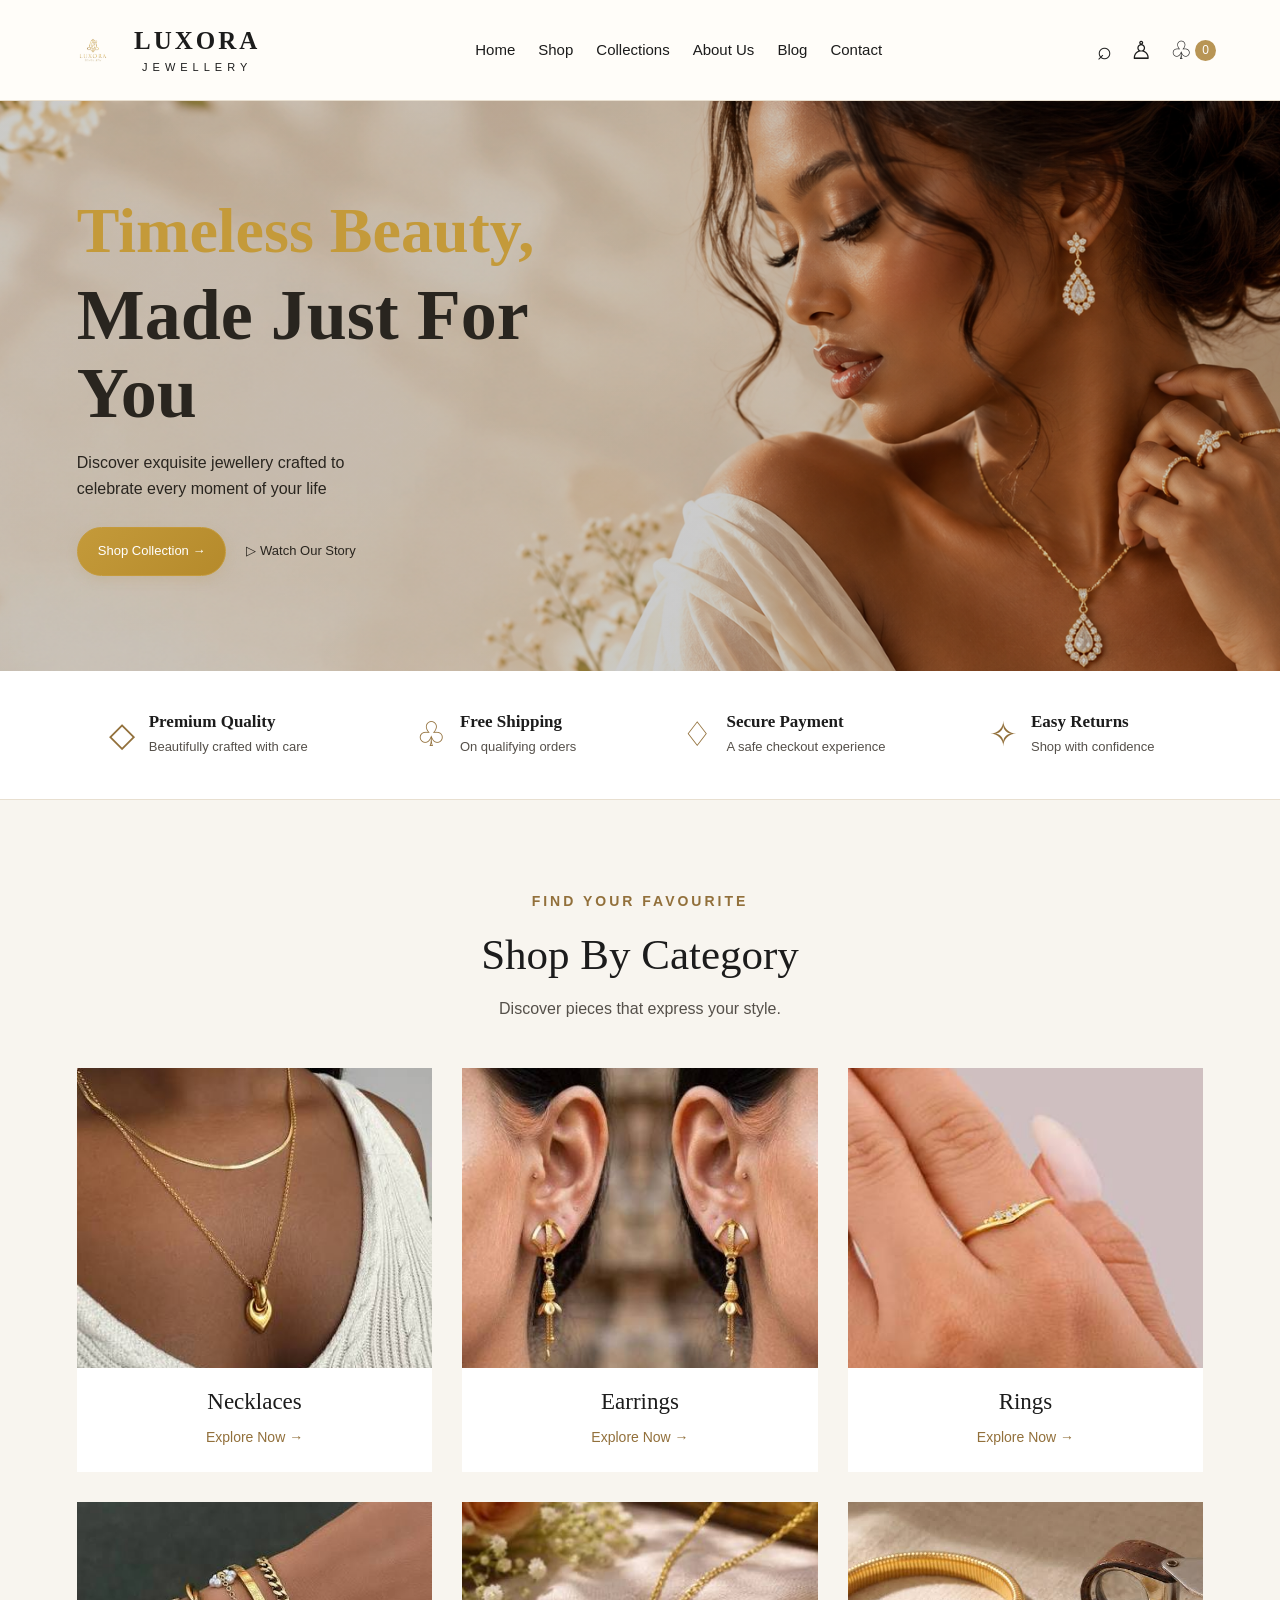
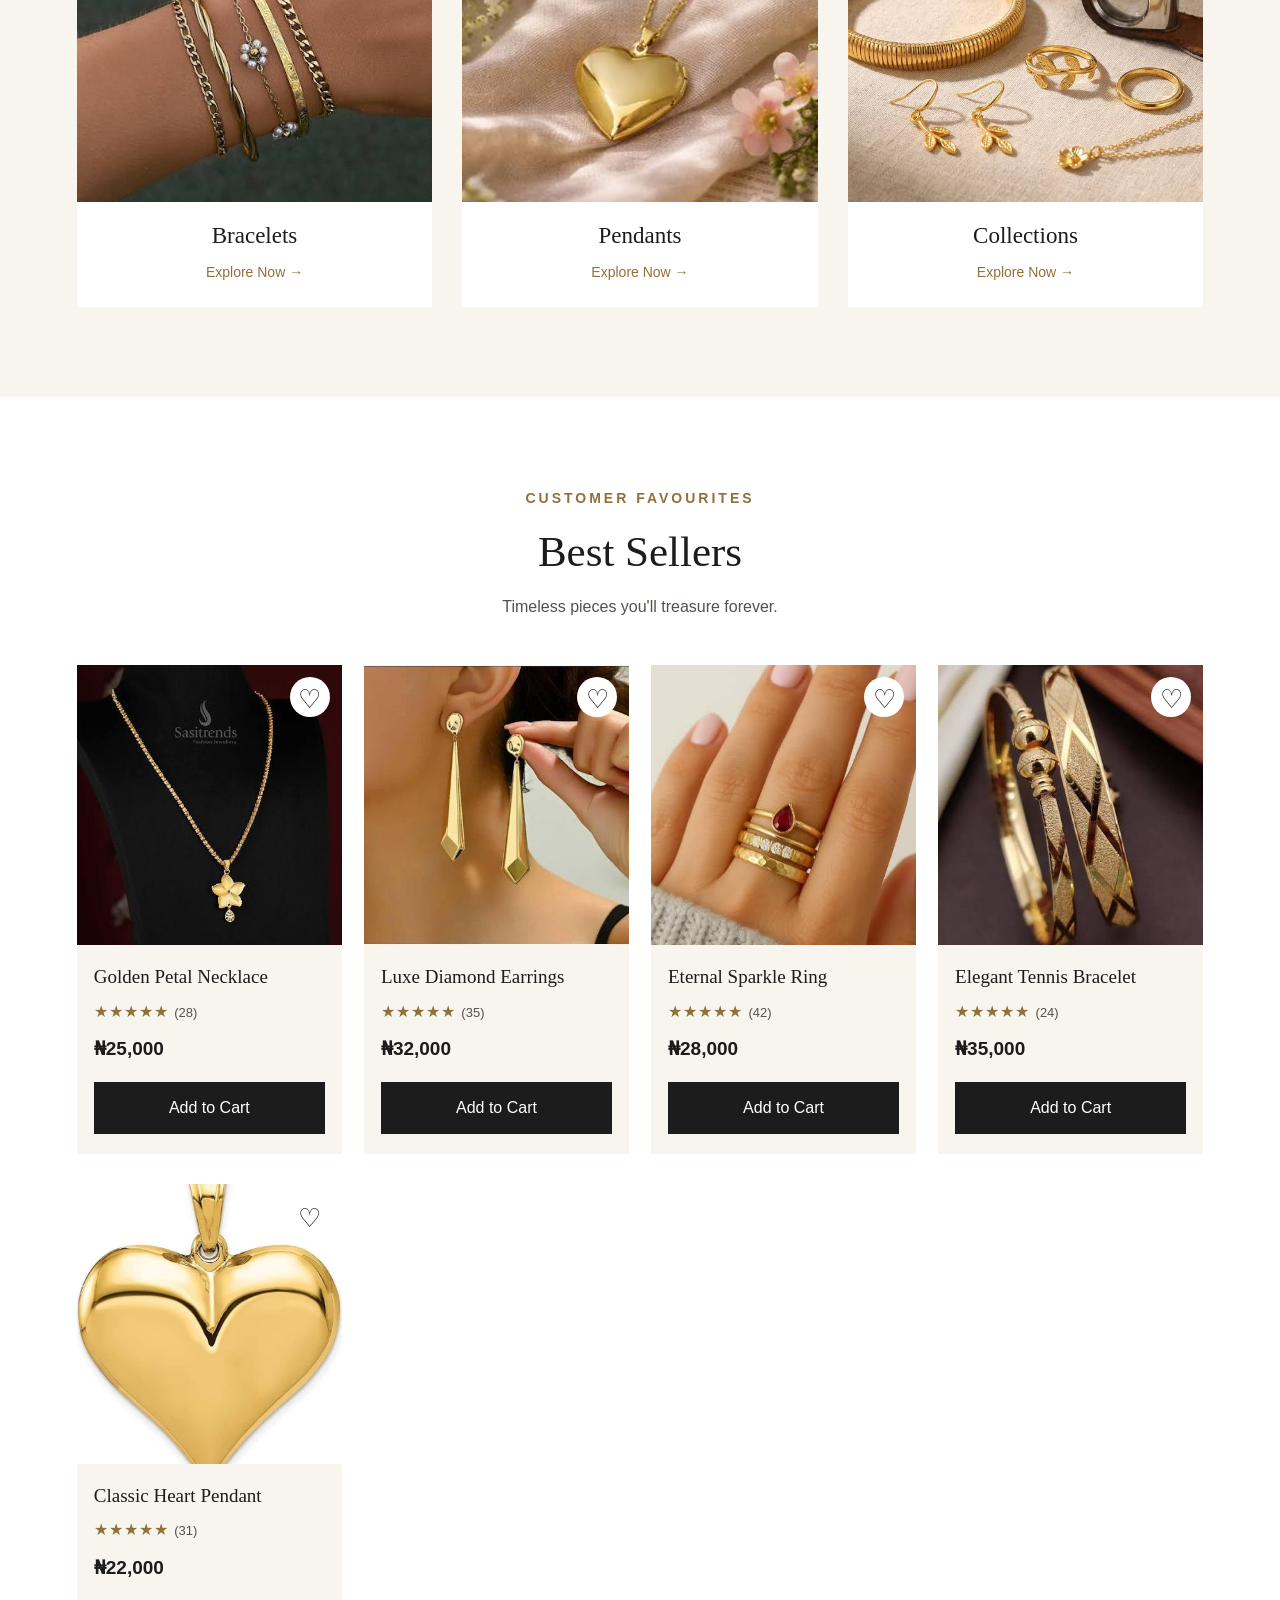
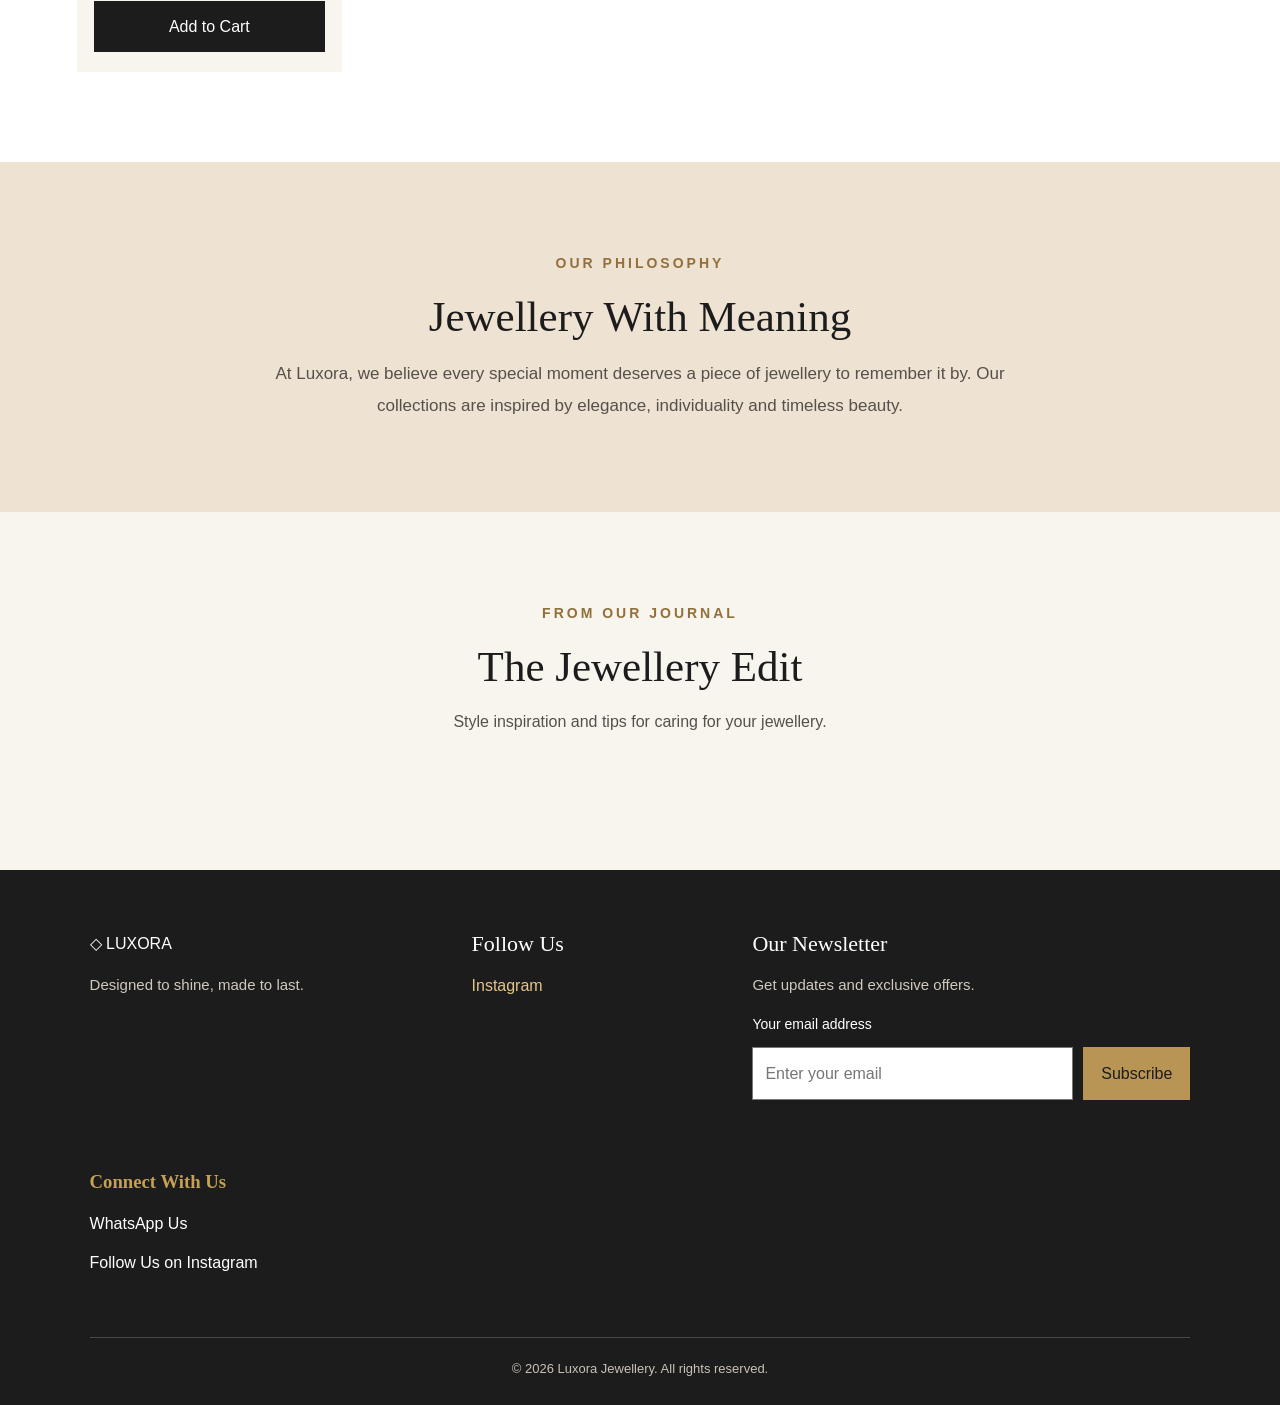
==== index.html @ cdde71e8 "I worked on the home page" ====
<!DOCTYPE html>
<html lang="en">
<head>
  <meta charset="UTF-8">
  <meta name="viewport" content="width=device-width, initial-scale=1.0">

  <meta
    name="description"
    content="Discover timeless jewellery, elegant necklaces, rings, earrings and bracelets at Luxora Jewellery."
  >

  <title>Luxora Jewellery | Timeless Beauty</title>

  <link rel="stylesheet" href="index.css">
  
</head>

<body>

  <header class="site-header">

    <nav class="navbar">
        <a href="#home" class="logo"><img
       src="image-folder/2-removebg-preview.png"
       alt="Luxora Jewellery logo">
     <span>
        <span class="logo-name">LUXORA</span>
        <small>JEWELLERY</small></span>
     </a>

      <button
        class="menu-toggle"
        aria-label="Open navigation menu"
        aria-expanded="false"
        aria-controls="nav-links"
      >
        ☰
      </button>

      <ul class="nav-links" id="nav-links">
        <li><a href="#home">Home</a></li>
        <li><a href="#shop">Shop</a></li>
        <li><a href="#categories">Collections</a></li>
        <li><a href="#about">About Us</a></li>
        <li><a href="#blog">Blog</a></li>
        <li><a href="#contact">Contact</a></li>
      </ul>

      <div class="nav-actions">
        <button type="button" aria-label="Search">⌕</button>
        <a href="#contact" aria-label="My account">♙</a>
        <button type="button" aria-label="Shopping cart">
          ♧ <span class="cart-count">0</span>
        </button>
      </div>

    </nav>
  </header>


  <main>

    <!-- 2. HERO SECTION -->
    <section class="hero" id="home">

       <div class="content">
        <i>Timeless Beauty,</i>
        <h1>Made Just For You</h1>
        <p>Discover exquisite jewellery crafted to celebrate every moment of your life</p>
    
        <div class="hero-buttons">
          <a href="#shop" class="btn btn-primary">
            Shop Collection →
          </a>

          <a href="#about" class="story-link">
            ▷ Watch Our Story
          </a>
        </div>
      </div>

      

    </section>


    
    <section class="benefits" aria-label="Shopping benefits">

      <article class="benefit">
        <span class="benefit-icon">◇</span>
        <div>
          <h3>Premium Quality</h3>
          <p>Beautifully crafted with care</p>
        </div>
      </article>

      <article class="benefit">
        <span class="benefit-icon">♧</span>
        <div>
          <h3>Free Shipping</h3>
          <p>On qualifying orders</p>
        </div>
      </article>

      <article class="benefit">
        <span class="benefit-icon">♢</span>
        <div>
          <h3>Secure Payment</h3>
          <p>A safe checkout experience</p>
        </div>
      </article>

      <article class="benefit">
        <span class="benefit-icon">✧</span>
        <div>
          <h3>Easy Returns</h3>
          <p>Shop with confidence</p>
        </div>
      </article>

    </section>


    <!-- 4. SHOP BY CATEGORY -->
    <section class="categories section-padding" id="categories">

      <div class="section-heading">
        <p class="eyebrow">Find Your Favourite</p>
        <h2>Shop By Category</h2>
        <p>Discover pieces that express your style.</p>
      </div>

      <div class="category-grid">

        <a href="#shop" class="category-card">
          <img src="image-folder/3.jpg" alt="Gold necklace">
          <h3>Necklaces</h3>
          <span>Explore Now →</span>
        </a>

        <a href="#shop" class="category-card">
          <img src="image-folder/4.jpg" alt="Elegant gold earrings">
          <h3>Earrings</h3>
          <span>Explore Now →</span>
        </a>

        <a href="#shop" class="category-card">
          <img src="image-folder/5.jpg" alt="Gold jewellery ring">
          <h3>Rings</h3>
          <span>Explore Now →</span>
        </a>

        <a href="#shop" class="category-card">
          <img src="image-folder/j7.jpg" alt="Gold bracelet">
          <h3>Bracelets</h3>
          <span>Explore Now →</span>
        </a>

        <a href="#shop" class="category-card">
          <img src="image-folder/7.jpg" alt="Heart-shaped gold pendant">
          <h3>Pendants</h3>
          <span>Explore Now →</span>
        </a>

        <a href="#shop" class="category-card">
          <img src="image-folder/8.jpg" alt="Gold jewellery collection">
          <h3>Collections</h3>
          <span>Explore Now →</span>
        </a>

      </div>

    </section>


    <!-- 5. BEST-SELLING PRODUCTS -->
    <section class="products section-padding" id="shop">

      <div class="section-heading">
        <p class="eyebrow">Customer Favourites</p>
        <h2>Best Sellers</h2>
        <p>Timeless pieces you'll treasure forever.</p>
      </div>

      <div class="product-grid">

        <article class="product-card">
          <button
            class="wishlist-btn"
            type="button"
            aria-label="Add Golden Petal Necklace to wishlist"
            aria-pressed="false"
          >♡</button>

          <img src="image-folder/6.jpg"
               alt="Golden Petal Necklace">

          <div class="product-info">
            <h3>Golden Petal Necklace</h3>
            <p class="rating">★★★★★ <span>(28)</span></p>
            <p class="price">₦25,000</p>
            <button class="add-to-cart" type="button"
                    data-product="Golden Petal Necklace"
                    data-price="25000">
              Add to Cart
            </button>
          </div>
        </article>


        <article class="product-card">
          <button class="wishlist-btn" type="button"
                  aria-label="Add Luxe Diamond Earrings to wishlist"
                  aria-pressed="false">♡</button>

          <img src="image-folder/j4.jpg"
               alt="Luxe Diamond Earrings">

          <div class="product-info">
            <h3>Luxe Diamond Earrings</h3>
            <p class="rating">★★★★★ <span>(35)</span></p>
            <p class="price">₦32,000</p>
            <button class="add-to-cart" type="button"
                    data-product="Luxe Diamond Earrings"
                    data-price="32000">
              Add to Cart
            </button>
          </div>
        </article>


        <article class="product-card">
          <button class="wishlist-btn" type="button"
                  aria-label="Add Eternal Sparkle Ring to wishlist"
                  aria-pressed="false">♡</button>

          <img src="image-folder/j5.jpg"
               alt="Eternal Sparkle Ring">

          <div class="product-info">
            <h3>Eternal Sparkle Ring</h3>
            <p class="rating">★★★★★ <span>(42)</span></p>
            <p class="price">₦28,000</p>
            <button class="add-to-cart" type="button"
                    data-product="Eternal Sparkle Ring"
                    data-price="28000">
              Add to Cart
            </button>
          </div>
        </article>


        <article class="product-card">
          <button class="wishlist-btn" type="button"
                  aria-label="Add Elegant Tennis Bracelet to wishlist"
                  aria-pressed="false">♡</button>

          <img src="image-folder/j9.jpg"
               alt="Elegant Tennis Bracelet">

          <div class="product-info">
            <h3>Elegant Tennis Bracelet</h3>
            <p class="rating">★★★★★ <span>(24)</span></p>
            <p class="price">₦35,000</p>
            <button class="add-to-cart" type="button"
                    data-product="Elegant Tennis Bracelet"
                    data-price="35000">
              Add to Cart
            </button>
          </div>
        </article>


        <article class="product-card">
          <button class="wishlist-btn" type="button"
                  aria-label="Add Classic Heart Pendant to wishlist"
                  aria-pressed="false">♡</button>

          <img src="image-folder/9.webp"
               alt="Classic Heart Pendant">

          <div class="product-info">
            <h3>Classic Heart Pendant</h3>
            <p class="rating">★★★★★ <span>(31)</span></p>
            <p class="price">₦22,000</p>
            <button class="add-to-cart" type="button"
                    data-product="Classic Heart Pendant"
                    data-price="22000">
              Add to Cart
            </button>
          </div>
        </article>

      </div>

    </section>


    <!-- 6. ABOUT THE BRAND -->
    <section class="about section-padding" id="about">
      <div class="section-heading">
        <p class="eyebrow">Our Philosophy</p>
        <h2>Jewellery With Meaning</h2>
        <p>
          At Luxora, we believe every special moment deserves
          a piece of jewellery to remember it by.
          Our collections are inspired by elegance,
          individuality and timeless beauty.
        </p>
      </div>
    </section>


    <!-- 7. BLOG PLACEHOLDER -->
    <section class="blog section-padding" id="blog">
      <div class="section-heading">
        <p class="eyebrow">From Our Journal</p>
        <h2>The Jewellery Edit</h2>
        <p>Style inspiration and tips for caring for your jewellery.</p>
      </div>
    </section>

  </main>


  <!-- 8. FOOTER -->
  <footer class="site-footer" id="contact">

    <div class="footer-brand">
      <a href="#home" class="logo">◇ LUXORA</a>
      <p>Designed to shine, made to last.</p>
    </div>

    <div class="footer-social">
      <h3>Follow Us</h3>
      <a href="https://www.instagram.com/" target="_blank"
         rel="noopener noreferrer">Instagram</a>
    </div>

    <div class="newsletter">
      <h3>Our Newsletter</h3>
      <p>Get updates and exclusive offers.</p>

      <form class="newsletter-form">
        <label for="newsletter-email">Your email address</label>
        <input
          type="email"
          id="newsletter-email"
          placeholder="Enter your email"
          required
        >
        <button type="submit">Subscribe</button>
      </form>
    </div>
    
<!-- Luxora Jewellery Contact Details -->
<div class="luxora-contact">
  <h3>Connect With Us</h3>

  <a
    href="https://wa.me/2348124339997"
    target="_blank"
    rel="noopener noreferrer"
  >
    WhatsApp Us
  </a>

  <a
    href="https://www.instagram.com/xieenah123/"
    target="_blank"
    rel="noopener noreferrer"
  >
    Follow Us on Instagram
  </a>
</div>


    <p class="copyright">
      © 2026 Luxora Jewellery. All rights reserved.
    </p>

  </footer>


  <script src="index.js" defer></script>

</body>
</html>
---- index.css ----
* {
  margin: 0;
  padding: 0;
  box-sizing: border-box;
}
:root {
  --cream: #f8f5ef;
  --gold: #b89555;
  --gold-dark: #92703b;
  --black: #1c1c1c;
  --white: #ffffff;
  --text: #55504a;
  --border: #e8dfd0;
}



html {
  scroll-behavior: smooth;
  scroll-padding-top: 110px;
}

body {
  font-family: Arial, sans-serif;
  background: var(--cream);
  color: var(--black);
  line-height: 1.7;
  font-size: 16px;
}

img {
  display: block;
  max-width: 100%;
  height: auto;
}

a {
  color: inherit;
  text-decoration: none;
}

button,
input {
  font: inherit;
}

button {
  cursor: pointer;
}

h1,
h2,
h3 {
  font-family: Georgia, "Times New Roman", serif;
  line-height: 1.25;
}

section {
  padding: 85px 6%;
}

.section-padding {
  padding: 90px 6%;
}

.eyebrow {
  color: var(--gold-dark);
  font-size: 14px;
  font-weight: bold;
  letter-spacing: 3px;
  text-transform: uppercase;
  margin-bottom: 14px;
}

.section-heading {
  max-width: 720px;
  margin: 0 auto 45px;
  text-align: center;
}

.section-heading h2 {
  font-size: clamp(30px, 4vw, 43px);
  font-weight: normal;
  margin-bottom: 14px;
}

.section-heading > p:last-child {
  color: var(--text);
  font-size: 16px;
}




.site-header {
  position: sticky;
  top: 0;
  z-index: 1000;
  background: #fffdf9;
  border-bottom: 1px solid var(--border);
}

.navbar {
  max-width: 1500px;
  min-height: 100px;
  margin: 0 auto;
  padding: 15px 5%;
  display: flex;
  align-items: center;
  justify-content: space-between;
  gap: 24px;
}

.logo {
  display: flex;
  align-items: center;
  gap: 12px;
  flex-shrink: 0;
}

.logo img {
  width: 58px;
  height: 58px;
  object-fit: contain;
}

.logo > span {
  display: flex;
  flex-direction: column;
  align-items: center;
  line-height: 1.2;
}

.logo-name {
  font-family: Georgia, serif;
  font-size: 25px;
  font-weight: bold;
  letter-spacing: 3px;
}

.logo small {
  margin-top: 5px;
  font-family: Arial, sans-serif;
  font-size: 11px;
  letter-spacing: 5px;
}

.nav-links {
  display: flex;
  align-items: center;
  justify-content: center;
  gap: 23px;
  list-style: none;
}

.nav-links a {
  display: inline-block;
  padding: 10px 0;
  font-size: 15px;
  transition: color 0.25s ease;
}

.nav-links a:hover,
.nav-links a:focus-visible {
  color: var(--gold-dark);
}

.nav-actions {
  display: flex;
  align-items: center;
  gap: 18px;
  flex-shrink: 0;
}

.nav-actions button,
.nav-actions a {
  position: relative;
  display: inline-flex;
  align-items: center;
  justify-content: center;
  background: none;
  border: none;
  font-size: 25px;
  color: var(--black);
}

.nav-actions button:hover,
.nav-actions a:hover {
  color: var(--gold-dark);
}

.cart-count {
  display: inline-flex;
  align-items: center;
  justify-content: center;
  min-width: 21px;
  height: 21px;
  padding: 0 5px;
  border-radius: 50%;
  background: var(--gold);
  color: white;
  font-size: 12px;
  margin-left: 3px;
}

.menu-toggle {
  display: none;
  border: none;
  background: none;
  font-size: 30px;
  color: var(--black);
}




.hero {
  min-height: 570px;
  /* padding: 65px 7%; */
  display: grid;
  grid-template-columns: 1fr 1fr;
  align-items: center;
  gap: 55px;
  background:  linear-gradient(rgba(0,0,0, 0.2),rgba(0,0,0,0.2)),url("image-folder/m3.png") no-repeat center center  / cover fixed; 
}
.content{
    width: 100%;
    max-width: 570px;
    min-width: 0;
}


.content i{
    display: block;
    font-size: clamp(36px, 5vw, 70px);
    font-family: "Playfair Display", serif;
    font-style: normal;
    font-weight: bold;
    color: #C49A3A;
    line-height: 1.1;
    margin-bottom: 10px;
    overflow-wrap: break-word;
}
.content h1 {
  font-size: clamp(38px, 6vw, 72px);
  font-family: "Playfair Display", Georgia, serif;
  line-height: 1.08;
  color: #29251F;
  max-width: 500px;
  overflow-wrap: break-word;
}
.content p {
  font-size: 16px;
  margin: 18px 0 25px;
  max-width: 300px;
  line-height: 1.6;
  color: #29251F;
}


.hero-buttons {
  display: flex;
  align-items: center;
  flex-wrap: wrap;
  gap: 20px;
  margin-top: 26px;
}

.btn {
  display: inline-flex;
  align-items: center;
  justify-content: center;
  gap: 10px;
  min-height: 46px;
  padding: 12px 20px;
  border-radius: 30px;
  font-size: 13px;
  font-weight: 500;
  text-decoration: none;
  transition: all 0.3s ease;
}

.btn-primary {
  background: linear-gradient(135deg, #c49a3a, #b58a2b);
  color: #ffffff;
  border: 1px solid #c49a3a;
  box-shadow: 0 4px 12px rgba(184, 149, 85, 0.18);
}

.btn-primary:hover {
  background: #29251f;
  border-color: #29251f;
  color: #ffffff;
  transform: translateY(-2px);
  box-shadow: 0 6px 16px rgba(0, 0, 0, 0.12);
}
.story-link {
  display: inline-flex;
  align-items: center;
  justify-content: center;
  gap: 9px;
  min-height: 44px;
  padding: 8px 0;
  background: transparent;
  color: #29251f;
  border: none;
  font-size: 13px;
  font-weight: 500;
  text-decoration: none;
  transition: color 0.3s ease;
}

.story-link:hover {
  color: #b58a2b;
}

.story-link:focus-visible,
.btn:focus-visible {
  outline: 2px solid #b58a2b;
  outline-offset: 4px;
}

.hero-image {
  width: 100%;
  height: 450px;
  overflow: hidden;
}

.hero-image img {
  width: 100%;
  height: 100%;
  object-fit: cover;
  object-position: center;
}



.benefits {
  display: grid;
  grid-template-columns: repeat(4, minmax(0, 1fr));
  gap: 25px;
  padding: 35px 6%;
  background: var(--white);
  border-bottom: 1px solid var(--border);
}

.benefit {
  display: flex;
  align-items: center;
  justify-content: center;
  gap: 14px;
}

.benefit-icon {
  color: var(--gold-dark);
  font-size: 34px;
  flex-shrink: 0;
}

.benefit h3 {
  font-size: 17px;
  margin-bottom: 4px;
}

.benefit p {
  color: var(--text);
  font-size: 13px;
}



.categories {
  background: var(--cream);
}

.category-grid {
  display: grid;
  grid-template-columns: repeat(3, minmax(0, 1fr));
  gap: 30px;
}

.category-card {
  display: block;
  text-align: center;
  background: var(--white);
  padding-bottom: 22px;
  overflow: hidden;
}

.category-card img {
  width: 100%;
  height: 300px;
  object-fit: cover;
  transition: transform 0.4s ease;
}

.category-card:hover img {
  transform: scale(1.04);
}

.category-card h3 {
  font-size: 23px;
  font-weight: normal;
  margin: 20px 0 7px;
}

.category-card > span {
  color: var(--gold-dark);
  font-size: 14px;
}




.products {
  background: var(--white);
}

.product-grid {
  display: grid;
  grid-template-columns: repeat(4, minmax(0, 1fr));
  gap: 30px 22px;
}

.product-card {
  position: relative;
  min-width: 0;
  background: var(--cream);
  overflow: hidden;
}

.product-card > img {
  width: 100%;
  height: 280px;
  object-fit: cover;
}

.wishlist-btn {
  position: absolute;
  top: 12px;
  right: 12px;
  z-index: 1;
  width: 40px;
  height: 40px;
  border: none;
  border-radius: 50%;
  background: var(--white);
  color: var(--black);
  font-size: 26px;
}

.wishlist-btn:hover,
.wishlist-btn[aria-pressed="true"] {
  color: var(--gold-dark);
}

.product-info {
  padding: 20px 17px;
}

.product-info h3 {
  font-size: 19px;
  font-weight: normal;
  margin-bottom: 9px;
}

.rating {
  color: var(--gold-dark);
  font-size: 16px;
  letter-spacing: 1px;
}

.rating span {
  color: var(--text);
  font-size: 13px;
  letter-spacing: 0;
}

.price {
  margin: 8px 0 17px;
  font-size: 19px;
  font-weight: bold;
}

.add-to-cart {
  width: 100%;
  min-height: 46px;
  padding: 11px;
  background: var(--black);
  color: var(--white);
  border: 1px solid var(--black);
  transition: background 0.25s ease;
}

.add-to-cart:hover {
  background: var(--gold-dark);
  border-color: var(--gold-dark);
}




.about {
  background: #eee3d3;
}

.about .section-heading {
  max-width: 780px;
  margin-bottom: 0;
}

.about .section-heading > p:last-child {
  font-size: 17px;
  line-height: 1.9;
}




.blog {
  background: var(--cream);
  min-height: 260px;
}




.site-footer {
  display: grid;
  grid-template-columns: 1fr 0.7fr 1.3fr;
  gap: 45px;
  padding: 60px 7% 25px;
  background: var(--black);
  color: var(--white);
}

.footer-brand .logo {
  display: inline-flex;
  color: var(--white);
  margin-bottom: 15px;
}

.footer-brand p,
.newsletter p {
  color: #d0c9bf;
  font-size: 15px;
}

.footer-social h3,
.newsletter h3 {
  font-size: 22px;
  font-weight: normal;
  margin-bottom: 15px;
}

.footer-social a {
  color: #e5c58c;
}

.footer-social a:hover {
  text-decoration: underline;
}

.newsletter-form {
  display: flex;
  flex-wrap: wrap;
  gap: 10px;
  margin-top: 15px;
}

.newsletter-form label {
  width: 100%;
  font-size: 14px;
}

.newsletter-form input {
  flex: 1;
  min-width: 0;
  min-height: 46px;
  padding: 12px;
  border: 1px solid #777;
  background: var(--white);
  color: var(--black);
}

.newsletter-form button {
  min-height: 46px;
  padding: 12px 18px;
  background: var(--gold);
  color: var(--black);
  border: none;
}

.newsletter-form button:hover {
  background: #d3b47d;
}
.luxora-contact {
  margin-top: 25px;
  display: flex;
  flex-direction: column;
  align-items: flex-start;
  gap: 12px;
}

.luxora-contact h3 {
  margin-bottom: 5px;
  color: #c5a253;
}

.luxora-contact a {
  color: inherit;
  text-decoration: none;
  transition: color 0.3s ease;
}

.luxora-contact a:hover {
  color: #c5a253;
}

.copyright {
  grid-column: 1 / -1;
  padding-top: 20px;
  margin-top: 15px;
  border-top: 1px solid #484848;
  color: #c9c2b8;
  text-align: center;
  font-size: 13px;
}



@media (max-width: 1100px) {
  .navbar {
    gap: 14px;
    padding: 15px 4%;
  }

  .logo {
    gap: 8px;
  }

  .logo img {
    width: 44px;
    height: 44px;
  }

  .logo-name {
    font-size: 19px;
    letter-spacing: 2px;
  }

  .logo small {
    font-size: 9px;
    letter-spacing: 3px;
  }

  .nav-links {
    gap: 12px;
  }

  .nav-links a {
    font-size: 13px;
  }

  .nav-actions {
    gap: 10px;
  }

  .nav-actions button,
  .nav-actions a {
    font-size: 21px;
  }

  /* HERO SECTION */
  .hero {
    min-height: 500px;
    grid-template-columns: minmax(0, 1fr);
    gap: 25px;
    padding: 55px 6%;
    background-attachment: scroll;
    background-position: center;
  }

  .content {
    max-width: 570px;
  }

  .content i {
    font-size: clamp(55px, 5vw, 70px);
    line-height: 1.1;
  }

  .content h1 {
    max-width: 470px;
    font-size: clamp(60px, 6vw, 76px);
    line-height: 1.08;
  }

  .content p {
    max-width: 320px;
    font-size: 15px;
    margin: 18px 0 24px;
  }

  
  .hero-buttons {
    display: flex;
    align-items: center;
    flex-wrap: wrap;
    gap: 20px;
  }

  .btn {
    min-height: 50px;
    padding: 13px 21px;
    font-size: 14px;
  }

  .story-link {
    min-height: 48px;
    font-size: 14px;
  }

  
  .benefits {
    grid-template-columns: repeat(2, minmax(0, 1fr));
    gap: 25px 18px;
  }

 
  .category-grid {
    grid-template-columns: repeat(2, minmax(0, 1fr));
    gap: 22px;
  }

  .category-card img {
    height: 260px;
  }

  
  .product-grid {
    grid-template-columns: repeat(3, minmax(0, 1fr));
    gap: 24px 18px;
  }

  .product-card > img {
    height: 250px;
  }


  .site-footer {
    grid-template-columns: 1fr 0.8fr 1.2fr;
    gap: 25px;
    padding-left: 5%;
    padding-right: 5%;
  }
}

@media (max-width: 768px) {
  html {
    scroll-padding-top: 85px;
  }

  section,
  .section-padding {
    padding: 55px 5%;
  }

  .navbar {
    min-height: 76px;
    padding: 12px 5%;
    flex-wrap: wrap;
    gap: 12px;
  }

  .logo {
    gap: 8px;
  }

  .logo img {
    width: 43px;
    height: 43px;
  }

  .logo-name {
    font-size: 19px;
    letter-spacing: 2px;
  }

  .logo small {
    font-size: 9px;
    letter-spacing: 4px;
  }

  .menu-toggle {
    display: block;
    margin-left: auto;
    order: 2;
  }

  .nav-actions {
    order: 3;
    gap: 13px;
  }

  .nav-actions button,
  .nav-actions a {
    font-size: 22px;
  }

  .nav-links {
    display: none;
    order: 4;
    width: 100%;
    flex-direction: column;
    align-items: stretch;
    gap: 0;
    padding: 8px 0;
  }

  .nav-links.active {
    display: flex;
  }

  .nav-links li,
  .nav-links a {
    width: 100%;
  }

  .nav-links a {
    padding: 11px 0;
    font-size: 16px;
    border-top: 1px solid var(--border);
  }

  .hero {
    grid-template-columns: 1fr;
    gap: 30px;
    padding: 50px 6%;
    gap: 25px;
    background-attachment: scroll;
    background-position: 62% center;
  }

  .hero h1 {
    font-size: clamp(43px, 10vw, 62px);
  }

  .hero-description {
    font-size: 16px;
  }

  .hero {
  min-height: auto;
  grid-template-columns: minmax(0, 1fr);
  gap: 28px;
  padding: 65px 6%;
  background-attachment: scroll;
  background-position: 62% center;
}

.content {
  max-width: 540px;
}

.content i {
  font-size: clamp(36px, 7vw, 50px);
}

.content h1 {
  font-size: clamp(40px, 8vw, 56px);
}

.content p {
  max-width: 320px;
  font-size: 15px;
}

.hero-buttons {
  display: flex;
  align-items: center;
  flex-wrap: wrap;
  gap: 14px;
}

.btn {
  min-height: 46px;
  padding: 12px 18px;
}

.story-link {
  min-height: 44px;
}

.hero-image {
  width: 100%;
  height: 350px;
}

  .benefits {
    grid-template-columns: repeat(2, minmax(0, 1fr));
    gap: 25px 12px;
    padding: 30px 5%;
  }

  .benefit {
    justify-content: flex-start;
    gap: 9px;
  }

  .benefit-icon {
    font-size: 27px;
  }

  .benefit h3 {
    font-size: 15px;
  }

  .benefit p {
    font-size: 12px;
  }

  .category-grid {
    grid-template-columns: repeat(2, minmax(0, 1fr));
    gap: 18px 13px;
  }

  .category-card img {
    height: 220px;
  }

  .category-card h3 {
    font-size: 19px;
  }

  .product-grid {
    grid-template-columns: repeat(2, minmax(0, 1fr));
    gap: 20px 13px;
  }

  .product-card > img {
    height: 220px;
  }

  .product-info {
    padding: 15px 12px;
  }

  .product-info h3 {
    font-size: 17px;
  }

  .price {
    font-size: 17px;
  }

  .site-footer {
    grid-template-columns: 1fr;
    gap: 30px;
    padding: 45px 6% 20px;
  }

  .copyright {
    grid-column: auto;
  }
}




@media (max-width: 480px) {
.nav-actions {
    gap: 9px;
  }

  .logo-name {
    font-size: 17px;
  }

  .logo img {
    width: 37px;
    height: 37px;
  }

  .hero-image {
    height: 280px;
  }

  .hero {
    padding: 45px 5%;
    background-position: 60% center;
  }

  .content i {
    font-size: clamp(32px, 9vw, 42px);
  }

  .content h1 {
    font-size: clamp(34px, 9vw, 44px);
  }

  .content p {
    font-size: 14px;
    margin: 15px 0 22px;
  }

  .hero-buttons {
    align-items: flex-start;
    gap: 10px 16px;
  }

  .btn {
    padding: 12px 16px;
    font-size: 13px;
  }

  .story-link {
    font-size: 13px;
  }

  .category-card img,
  .product-card > img {
    height: 175px;
  }

  .category-card h3 {
    font-size: 17px;
  }

  .product-info h3 {
    font-size: 15px;
  }

  .rating {
    font-size: 13px;
  }

  .newsletter-form {
    flex-direction: column;
  }

  .newsletter-form input,
  .newsletter-form button {
    width: 100%;
  }
}
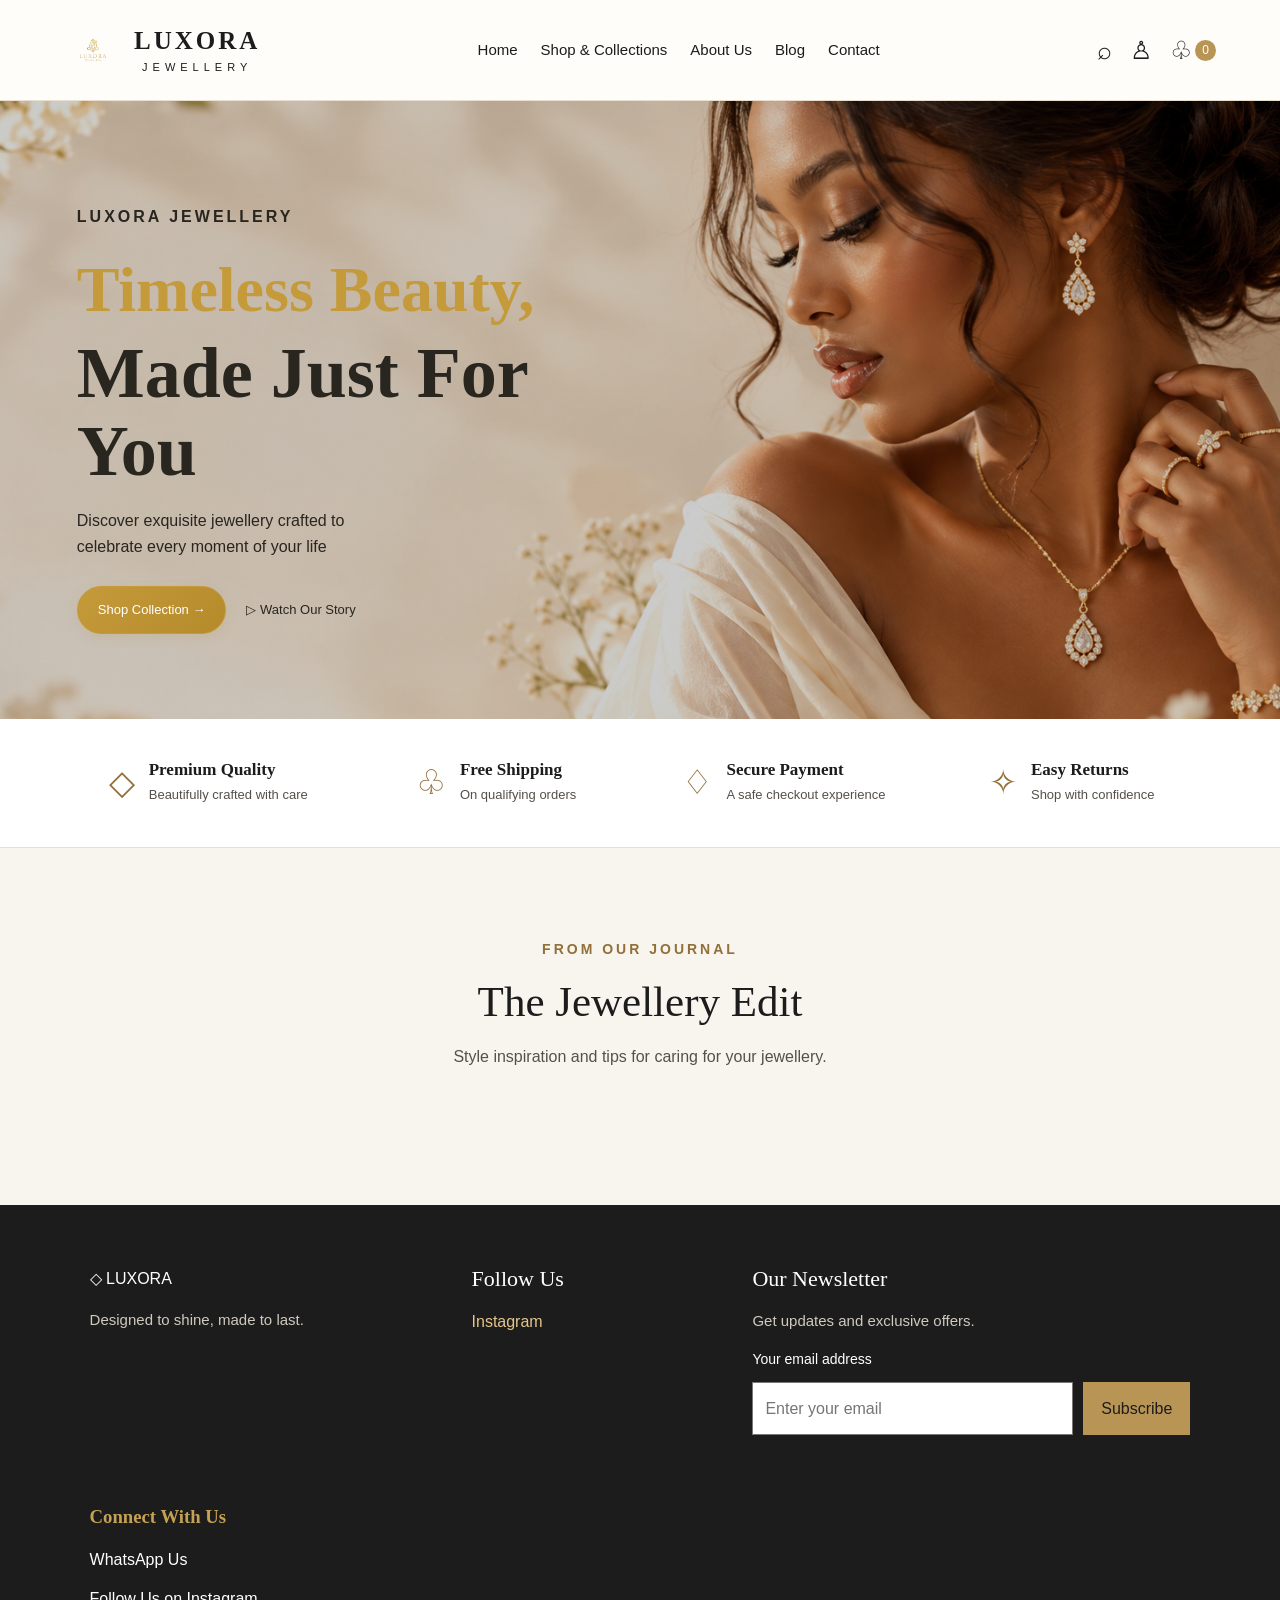
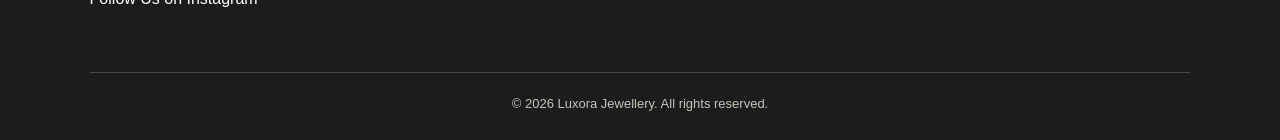
==== commit 6dfc20db: "updated description" ====
--- a/index.html
+++ b/index.html
@@ -39,17 +39,16 @@
       </button>
 
       <ul class="nav-links" id="nav-links">
-        <li><a href="#home">Home</a></li>
-        <li><a href="#shop">Shop</a></li>
-        <li><a href="#categories">Collections</a></li>
-        <li><a href="#about">About Us</a></li>
-        <li><a href="#blog">Blog</a></li>
-        <li><a href="#contact">Contact</a></li>
+        <li><a href="index.html">Home</a></li>
+        <li><a href="shop.html">Shop & Collections</a></li>
+        <li><a href="about.html">About Us</a></li>
+        <li><a href="blog.html">Blog</a></li>
+        <li><a href="contact.html">Contact</a></li>
       </ul>
 
       <div class="nav-actions">
         <button type="button" aria-label="Search">⌕</button>
-        <a href="#contact" aria-label="My account">♙</a>
+        <a href="contact.html" aria-label="My account">♙</a>
         <button type="button" aria-label="Shopping cart">
           ♧ <span class="cart-count">0</span>
         </button>
@@ -65,16 +64,17 @@
     <section class="hero" id="home">
 
        <div class="content">
+        <p class="eyebrow">LUXORA JEWELLERY</p>
         <i>Timeless Beauty,</i>
         <h1>Made Just For You</h1>
         <p>Discover exquisite jewellery crafted to celebrate every moment of your life</p>
     
         <div class="hero-buttons">
-          <a href="#shop" class="btn btn-primary">
+          <a href="shop.html" class="btn btn-primary">
             Shop Collection →
           </a>
 
-          <a href="#about" class="story-link">
+          <a href="about.html" class="story-link">
             ▷ Watch Our Story
           </a>
         </div>
@@ -123,195 +123,8 @@
     </section>
 
 
-    <!-- 4. SHOP BY CATEGORY -->
-    <section class="categories section-padding" id="categories">
-
-      <div class="section-heading">
-        <p class="eyebrow">Find Your Favourite</p>
-        <h2>Shop By Category</h2>
-        <p>Discover pieces that express your style.</p>
-      </div>
-
-      <div class="category-grid">
-
-        <a href="#shop" class="category-card">
-          <img src="image-folder/3.jpg" alt="Gold necklace">
-          <h3>Necklaces</h3>
-          <span>Explore Now →</span>
-        </a>
-
-        <a href="#shop" class="category-card">
-          <img src="image-folder/4.jpg" alt="Elegant gold earrings">
-          <h3>Earrings</h3>
-          <span>Explore Now →</span>
-        </a>
-
-        <a href="#shop" class="category-card">
-          <img src="image-folder/5.jpg" alt="Gold jewellery ring">
-          <h3>Rings</h3>
-          <span>Explore Now →</span>
-        </a>
-
-        <a href="#shop" class="category-card">
-          <img src="image-folder/j7.jpg" alt="Gold bracelet">
-          <h3>Bracelets</h3>
-          <span>Explore Now →</span>
-        </a>
-
-        <a href="#shop" class="category-card">
-          <img src="image-folder/7.jpg" alt="Heart-shaped gold pendant">
-          <h3>Pendants</h3>
-          <span>Explore Now →</span>
-        </a>
-
-        <a href="#shop" class="category-card">
-          <img src="image-folder/8.jpg" alt="Gold jewellery collection">
-          <h3>Collections</h3>
-          <span>Explore Now →</span>
-        </a>
-
-      </div>
-
-    </section>
-
-
-    <!-- 5. BEST-SELLING PRODUCTS -->
-    <section class="products section-padding" id="shop">
-
-      <div class="section-heading">
-        <p class="eyebrow">Customer Favourites</p>
-        <h2>Best Sellers</h2>
-        <p>Timeless pieces you'll treasure forever.</p>
-      </div>
-
-      <div class="product-grid">
-
-        <article class="product-card">
-          <button
-            class="wishlist-btn"
-            type="button"
-            aria-label="Add Golden Petal Necklace to wishlist"
-            aria-pressed="false"
-          >♡</button>
-
-          <img src="image-folder/6.jpg"
-               alt="Golden Petal Necklace">
-
-          <div class="product-info">
-            <h3>Golden Petal Necklace</h3>
-            <p class="rating">★★★★★ <span>(28)</span></p>
-            <p class="price">₦25,000</p>
-            <button class="add-to-cart" type="button"
-                    data-product="Golden Petal Necklace"
-                    data-price="25000">
-              Add to Cart
-            </button>
-          </div>
-        </article>
-
-
-        <article class="product-card">
-          <button class="wishlist-btn" type="button"
-                  aria-label="Add Luxe Diamond Earrings to wishlist"
-                  aria-pressed="false">♡</button>
-
-          <img src="image-folder/j4.jpg"
-               alt="Luxe Diamond Earrings">
-
-          <div class="product-info">
-            <h3>Luxe Diamond Earrings</h3>
-            <p class="rating">★★★★★ <span>(35)</span></p>
-            <p class="price">₦32,000</p>
-            <button class="add-to-cart" type="button"
-                    data-product="Luxe Diamond Earrings"
-                    data-price="32000">
-              Add to Cart
-            </button>
-          </div>
-        </article>
-
-
-        <article class="product-card">
-          <button class="wishlist-btn" type="button"
-                  aria-label="Add Eternal Sparkle Ring to wishlist"
-                  aria-pressed="false">♡</button>
-
-          <img src="image-folder/j5.jpg"
-               alt="Eternal Sparkle Ring">
-
-          <div class="product-info">
-            <h3>Eternal Sparkle Ring</h3>
-            <p class="rating">★★★★★ <span>(42)</span></p>
-            <p class="price">₦28,000</p>
-            <button class="add-to-cart" type="button"
-                    data-product="Eternal Sparkle Ring"
-                    data-price="28000">
-              Add to Cart
-            </button>
-          </div>
-        </article>
-
-
-        <article class="product-card">
-          <button class="wishlist-btn" type="button"
-                  aria-label="Add Elegant Tennis Bracelet to wishlist"
-                  aria-pressed="false">♡</button>
-
-          <img src="image-folder/j9.jpg"
-               alt="Elegant Tennis Bracelet">
-
-          <div class="product-info">
-            <h3>Elegant Tennis Bracelet</h3>
-            <p class="rating">★★★★★ <span>(24)</span></p>
-            <p class="price">₦35,000</p>
-            <button class="add-to-cart" type="button"
-                    data-product="Elegant Tennis Bracelet"
-                    data-price="35000">
-              Add to Cart
-            </button>
-          </div>
-        </article>
-
-
-        <article class="product-card">
-          <button class="wishlist-btn" type="button"
-                  aria-label="Add Classic Heart Pendant to wishlist"
-                  aria-pressed="false">♡</button>
-
-          <img src="image-folder/9.webp"
-               alt="Classic Heart Pendant">
-
-          <div class="product-info">
-            <h3>Classic Heart Pendant</h3>
-            <p class="rating">★★★★★ <span>(31)</span></p>
-            <p class="price">₦22,000</p>
-            <button class="add-to-cart" type="button"
-                    data-product="Classic Heart Pendant"
-                    data-price="22000">
-              Add to Cart
-            </button>
-          </div>
-        </article>
-
-      </div>
-
-    </section>
-
-
-    <!-- 6. ABOUT THE BRAND -->
-    <section class="about section-padding" id="about">
-      <div class="section-heading">
-        <p class="eyebrow">Our Philosophy</p>
-        <h2>Jewellery With Meaning</h2>
-        <p>
-          At Luxora, we believe every special moment deserves
-          a piece of jewellery to remember it by.
-          Our collections are inspired by elegance,
-          individuality and timeless beauty.
-        </p>
-      </div>
-    </section>
-
+
+   
 
     <!-- 7. BLOG PLACEHOLDER -->
     <section class="blog section-padding" id="blog">
@@ -329,7 +142,7 @@
   <footer class="site-footer" id="contact">
 
     <div class="footer-brand">
-      <a href="#home" class="logo">◇ LUXORA</a>
+      <a href="home.html" class="logo">◇ LUXORA</a>
       <p>Designed to shine, made to last.</p>
     </div>
 
@@ -384,7 +197,7 @@
   </footer>
 
 
-  <script src="index.js" defer></script>
+  <script src="index.js"></script>
 
 </body>
 </html>
--- a/index.css
+++ b/index.css
@@ -501,18 +501,384 @@
 
 
 
+
+/* =========================================
+   LUXORA JEWELLERY - PHILOSOPHY SECTION
+========================================= */
+
 .about {
   background: #eee3d3;
-}
-
-.about .section-heading {
-  max-width: 780px;
+  padding-top: 100px;
+  padding-bottom: 100px;
+}
+
+/* Introduction layout */
+
+.philosophy-intro {
+  display: grid;
+  grid-template-columns: 1fr 0.85fr;
+  align-items: center;
+  gap: 75px;
+  margin-bottom: 100px;
+}
+
+.philosophy-intro-text {
+  max-width: 650px;
+}
+
+.philosophy-intro-text .eyebrow,
+.philosophy-belief .eyebrow,
+.philosophy-values .eyebrow,
+.philosophy-feature-text .eyebrow,
+.philosophy-promise .eyebrow {
+  color: var(--gold-dark);
+  font-size: 12px;
+  font-weight: 600;
+  letter-spacing: 3px;
+  margin-bottom: 20px;
+}
+
+.philosophy-intro-text h2 {
+  font-family: Georgia, "Times New Roman", serif;
+  font-size: clamp(36px, 4vw, 58px);
+  font-weight: 400;
+  line-height: 1.15;
+  color: var(--black);
+  margin-bottom: 28px;
+}
+
+.philosophy-intro-text p:not(.eyebrow) {
+  color: var(--text);
+  font-size: 16px;
+  line-height: 1.95;
+  margin-bottom: 18px;
+}
+
+/* Introduction image */
+
+.philosophy-intro-image {
+  position: relative;
+  min-width: 0;
+}
+
+.philosophy-intro-image img {
+  display: block;
+  width: 100%;
+  height: 550px;
+  object-fit: cover;
+  object-position: center;
+}
+
+.image-caption {
+  position: absolute;
+  left: 20px;
+  right: 20px;
+  bottom: 20px;
+  padding: 22px;
+  background: rgba(248, 245, 239, 0.94);
+}
+
+.image-caption span {
+  color: var(--gold-dark);
+  font-size: 10px;
+  letter-spacing: 2px;
+  font-weight: 600;
+}
+
+.image-caption p {
+  margin-top: 8px;
+  color: var(--black);
+  font-family: Georgia, "Times New Roman", serif;
+  font-size: 22px;
+}
+
+/* What we believe */
+
+.philosophy-belief {
+  max-width: 850px;
+  margin: 0 auto 110px;
+  text-align: center;
+}
+
+.philosophy-belief h2,
+.philosophy-values .section-heading h2,
+.philosophy-feature-text h2,
+.philosophy-promise h2 {
+  font-family: Georgia, "Times New Roman", serif;
+  font-weight: 400;
+  color: var(--black);
+}
+
+.philosophy-belief h2 {
+  font-size: clamp(32px, 4vw, 48px);
+  margin-bottom: 25px;
+}
+
+.philosophy-belief p:not(.eyebrow) {
+  font-size: 16px;
+  line-height: 1.95;
+  color: var(--text);
+  margin-bottom: 18px;
+}
+
+/* Philosophy values */
+
+.philosophy-values {
+  margin-bottom: 110px;
+}
+
+.philosophy-values .section-heading {
+  max-width: 700px;
+  margin: 0 auto 50px;
+  text-align: center;
+}
+
+.philosophy-values .section-heading h2 {
+  font-size: clamp(32px, 4vw, 46px);
+  line-height: 1.2;
+  margin-bottom: 18px;
+}
+
+.philosophy-values .section-heading > p:last-child {
+  font-size: 16px;
+  line-height: 1.8;
+  color: var(--text);
+}
+
+.philosophy-grid {
+  display: grid;
+  grid-template-columns: repeat(3, minmax(0, 1fr));
+  gap: 24px;
+}
+
+.philosophy-card {
+  background: var(--cream);
+  border: 1px solid rgba(184, 149, 85, 0.25);
+  padding: 35px 28px;
+  min-width: 0;
+  transition: transform 0.3s ease, box-shadow 0.3s ease;
+}
+
+.philosophy-card:hover {
+  transform: translateY(-5px);
+  box-shadow: 0 15px 35px rgba(28, 28, 28, 0.07);
+}
+
+.philosophy-number {
+  display: inline-block;
+  color: var(--gold-dark);
+  font-family: Georgia, "Times New Roman", serif;
+  font-size: 26px;
+  margin-bottom: 24px;
+}
+
+.philosophy-card h3 {
+  color: var(--black);
+  font-family: Georgia, "Times New Roman", serif;
+  font-size: 23px;
+  font-weight: 400;
+  line-height: 1.35;
+  margin-bottom: 18px;
+}
+
+.philosophy-card p {
+  color: var(--text);
+  font-size: 14px;
+  line-height: 1.9;
+  margin-bottom: 15px;
+}
+
+.philosophy-card p:last-child {
   margin-bottom: 0;
 }
 
-.about .section-heading > p:last-child {
-  font-size: 17px;
-  line-height: 1.9;
+/* Image and text feature */
+
+.philosophy-feature {
+  display: grid;
+  grid-template-columns: 0.9fr 1fr;
+  align-items: center;
+  gap: 75px;
+  margin-bottom: 110px;
+}
+
+.philosophy-feature-image {
+  min-width: 0;
+}
+
+.philosophy-feature-image img {
+  display: block;
+  width: 100%;
+  height: 500px;
+  object-fit: cover;
+  object-position: center;
+}
+
+.philosophy-feature-text h2 {
+  font-size: clamp(32px, 3.5vw, 46px);
+  line-height: 1.2;
+  margin-bottom: 25px;
+}
+
+.philosophy-feature-text p:not(.eyebrow) {
+  color: var(--text);
+  font-size: 16px;
+  line-height: 1.95;
+  margin-bottom: 18px;
+}
+
+/* Closing promise */
+
+.philosophy-promise {
+  max-width: 900px;
+  margin: 0 auto;
+  padding: 65px 55px;
+  text-align: center;
+  background: var(--cream);
+  border: 1px solid rgba(184, 149, 85, 0.35);
+}
+
+.philosophy-promise h2 {
+  font-size: clamp(32px, 4vw, 48px);
+  line-height: 1.2;
+  margin-bottom: 25px;
+}
+
+.philosophy-promise p:not(.eyebrow) {
+  color: var(--text);
+  font-size: 16px;
+  line-height: 1.95;
+  margin-bottom: 18px;
+}
+
+.philosophy-button {
+  display: inline-block;
+  margin-top: 18px;
+  padding: 16px 28px;
+  background: var(--black);
+  color: var(--white);
+  border: 1px solid var(--black);
+  text-decoration: none;
+  font-size: 11px;
+  font-weight: 600;
+  letter-spacing: 1.5px;
+  transition: background 0.3s ease, color 0.3s ease;
+}
+
+.philosophy-button:hover {
+  background: transparent;
+  color: var(--black);
+}
+
+/* =========================================
+   RESPONSIVE DESIGN
+========================================= */
+
+@media (max-width: 1100px) {
+  .philosophy-intro,
+  .philosophy-feature {
+    gap: 40px;
+  }
+
+  .philosophy-grid {
+    grid-template-columns: repeat(2, minmax(0, 1fr));
+  }
+
+  .philosophy-intro-image img {
+    height: 480px;
+  }
+
+  .philosophy-feature-image img {
+    height: 450px;
+  }
+}
+
+@media (max-width: 768px) {
+  .about {
+    padding-top: 65px;
+    padding-bottom: 65px;
+  }
+
+  .philosophy-intro,
+  .philosophy-feature {
+    grid-template-columns: 1fr;
+    gap: 35px;
+    margin-bottom: 75px;
+  }
+
+  .philosophy-intro-text h2 {
+    font-size: 38px;
+  }
+
+  .philosophy-intro-image img {
+    height: 430px;
+  }
+
+  .philosophy-belief {
+    margin-bottom: 75px;
+  }
+
+  .philosophy-values {
+    margin-bottom: 75px;
+  }
+
+  .philosophy-grid {
+    grid-template-columns: 1fr;
+    gap: 18px;
+  }
+
+  .philosophy-card {
+    padding: 30px 25px;
+  }
+
+  .philosophy-feature-image img {
+    height: 400px;
+  }
+
+  .philosophy-promise {
+    padding: 45px 25px;
+  }
+}
+
+@media (max-width: 480px) {
+  .philosophy-intro-text h2 {
+    font-size: 32px;
+  }
+
+  .philosophy-intro-text p:not(.eyebrow),
+  .philosophy-belief p:not(.eyebrow),
+  .philosophy-feature-text p:not(.eyebrow),
+  .philosophy-promise p:not(.eyebrow) {
+    font-size: 14px;
+    line-height: 1.85;
+  }
+
+  .philosophy-intro-image img {
+    height: 340px;
+  }
+
+  .philosophy-values .section-heading h2,
+  .philosophy-feature-text h2,
+  .philosophy-promise h2 {
+    font-size: 30px;
+  }
+
+  .philosophy-card h3 {
+    font-size: 21px;
+  }
+
+  .philosophy-feature-image img {
+    height: 330px;
+  }
+
+  .philosophy-promise {
+    padding: 35px 20px;
+  }
+
+  .philosophy-button {
+    padding: 14px 18px;
+    font-size: 10px;
+  }
 }
 
 
@@ -1044,4 +1410,564 @@
   .newsletter-form button {
     width: 100%;
   }
-}+}
+
+/* =========================================
+   LUXORA JEWELLERY CONTACT PAGE
+========================================= */
+
+.contact-hero {
+    padding: 100px 8%;
+    text-align: center;
+    background: #f8f5ef;
+}
+
+.contact-hero .eyebrow,
+.contact-intro .eyebrow,
+.contact-details .eyebrow,
+.contact-form-text .eyebrow {
+    color: #92703b;
+    font-size: 12px;
+    letter-spacing: 3px;
+    font-weight: 600;
+    margin-bottom: 18px;
+}
+
+.contact-hero h1 {
+    font-size: clamp(42px, 6vw, 76px);
+    font-weight: 400;
+    margin: 0 0 22px;
+}
+
+.contact-hero > p:not(.eyebrow) {
+    max-width: 680px;
+    margin: 0 auto 30px;
+    line-height: 1.9;
+    color: #555;
+}
+
+.contact-hero-button {
+    display: inline-block;
+    padding: 15px 30px;
+    background: #1c1c1c;
+    color: #fff;
+    text-decoration: none;
+    letter-spacing: 1.5px;
+    font-size: 12px;
+    transition: background 0.3s ease;
+}
+
+.contact-hero-button:hover {
+    background: #92703b;
+}
+
+.contact-intro {
+    max-width: 850px;
+    margin: auto;
+    padding: 85px 25px 65px;
+    text-align: center;
+}
+
+.contact-intro h2,
+.contact-details-heading h2,
+.contact-form-text h2 {
+    font-size: clamp(28px, 4vw, 42px);
+    font-weight: 400;
+    margin: 0 0 22px;
+}
+
+.contact-intro > p:last-child {
+    color: #666;
+    line-height: 1.9;
+}
+
+.contact-details {
+    padding: 70px 8%;
+    background: #fcfaf6;
+}
+
+.contact-details-heading {
+    text-align: center;
+    margin-bottom: 45px;
+}
+
+.contact-cards {
+    display: grid;
+    grid-template-columns: repeat(3, minmax(0, 1fr));
+    gap: 25px;
+    max-width: 1200px;
+    margin: auto;
+}
+
+.contact-card {
+    padding: 35px 25px;
+    background: #fff;
+    border: 1px solid #e8dfd0;
+    text-align: center;
+    display: flex;
+    flex-direction: column;
+    align-items: center;
+}
+
+.contact-icon {
+    color: #b89555;
+    font-size: 34px;
+    margin-bottom: 18px;
+}
+
+.contact-card h3 {
+    font-size: 20px;
+    font-weight: 400;
+    margin: 0 0 15px;
+}
+
+.contact-card p {
+    color: #666;
+    font-size: 14px;
+    line-height: 1.8;
+    margin-bottom: 25px;
+}
+
+.contact-card a {
+    color: #92703b;
+    text-decoration: none;
+    border-bottom: 1px solid #b89555;
+    padding-bottom: 5px;
+    font-size: 13px;
+    margin-top: auto;
+}
+
+.contact-card a:hover {
+    color: #1c1c1c;
+}
+
+.contact-form-section {
+    display: grid;
+    grid-template-columns: 0.9fr 1.1fr;
+    gap: 65px;
+    padding: 90px 10%;
+    align-items: start;
+}
+
+.contact-form-text {
+    padding-top: 15px;
+}
+
+.contact-form-text > p:not(.eyebrow) {
+    color: #666;
+    line-height: 1.9;
+}
+
+.contact-form-text .contact-note {
+    color: #92703b;
+    font-style: italic;
+    margin-top: 25px;
+}
+
+.luxora-contact-form {
+    display: flex;
+    flex-direction: column;
+    gap: 22px;
+}
+
+.form-group {
+    display: flex;
+    flex-direction: column;
+    gap: 9px;
+}
+
+.form-group label {
+    font-size: 13px;
+    color: #333;
+}
+
+.form-group input,
+.form-group select,
+.form-group textarea {
+    width: 100%;
+    padding: 15px;
+    font-family: inherit;
+    font-size: 14px;
+    color: #1c1c1c;
+    background: #fff;
+    border: 1px solid #ded6c9;
+    border-radius: 0;
+    box-sizing: border-box;
+}
+
+.form-group input:focus,
+.form-group select:focus,
+.form-group textarea:focus {
+    outline: 1px solid #b89555;
+    border-color: #b89555;
+}
+
+.form-group textarea {
+    resize: vertical;
+    min-height: 140px;
+}
+
+.contact-submit-button {
+    padding: 17px 25px;
+    background: #1c1c1c;
+    color: #fff;
+    border: none;
+    cursor: pointer;
+    font-family: inherit;
+    font-size: 12px;
+    letter-spacing: 1.5px;
+    transition: background 0.3s ease;
+}
+
+.contact-submit-button:hover {
+    background: #92703b;
+}
+
+.form-small-note {
+    color: #777;
+    font-size: 12px;
+    line-height: 1.7;
+    margin-top: -10px;
+}
+
+/* Responsive contact page */
+
+@media (max-width: 800px) {
+    .contact-cards {
+        grid-template-columns: 1fr;
+    }
+
+    .contact-form-section {
+        grid-template-columns: 1fr;
+        gap: 35px;
+        padding: 65px 7%;
+    }
+
+    .contact-hero {
+        padding: 75px 7%;
+    }
+
+    .contact-details {
+        padding: 60px 7%;
+    }
+}
+
+@media (max-width: 480px) {
+    .contact-hero h1 {
+        font-size: 40px;
+    }
+
+    .contact-intro {
+        padding: 60px 7%;
+    }
+
+    .contact-card {
+        padding: 30px 20px;
+    }
+}
+
+/* =========================================
+   LUXORA JOURNAL / BLOG PAGE
+========================================= */
+
+.journal-hero {
+    background: #f8f5ef;
+    padding: 100px 8% 65px;
+    text-align: center;
+}
+
+.journal-hero .eyebrow,
+.journal-intro .eyebrow,
+.journal-featured .eyebrow,
+.journal-section-heading .eyebrow,
+.journal-full-article .eyebrow,
+.journal-closing .eyebrow {
+    color: #92703b;
+    font-size: 12px;
+    font-weight: 600;
+    letter-spacing: 3px;
+    margin-bottom: 20px;
+}
+
+.journal-hero h1 {
+    font-size: clamp(42px, 6vw, 76px);
+    font-weight: 400;
+    line-height: 1.15;
+    margin: 0 0 25px;
+}
+
+.journal-hero > p:not(.eyebrow) {
+    max-width: 650px;
+    margin: 0 auto 30px;
+    color: #5d5a55;
+    line-height: 1.9;
+}
+
+.journal-hero-button {
+    display: inline-block;
+    padding: 16px 28px;
+    background: #1c1c1c;
+    color: #fff;
+    text-decoration: none;
+    font-size: 12px;
+    letter-spacing: 1.5px;
+    transition: background 0.3s ease;
+}
+
+.journal-hero-button:hover {
+    background: #92703b;
+}
+
+.journal-hero-caption {
+    margin-top: 65px;
+    padding-top: 22px;
+    border-top: 1px solid #ded6c9;
+    color: #777067;
+    font-size: 10px;
+    letter-spacing: 3px;
+}
+
+.journal-intro {
+    max-width: 850px;
+    margin: auto;
+    padding: 85px 25px;
+    text-align: center;
+}
+
+.journal-intro h2,
+.journal-featured-content h2,
+.journal-section-heading h2,
+.journal-closing h2 {
+    font-size: clamp(30px, 4vw, 46px);
+    line-height: 1.3;
+    font-weight: 400;
+    margin: 0 0 22px;
+}
+
+.journal-intro > p:last-child {
+    color: #666;
+    line-height: 1.9;
+}
+
+.journal-featured {
+    display: grid;
+    grid-template-columns: 1.1fr 0.9fr;
+    background: #fcfaf6;
+    align-items: center;
+}
+
+.journal-featured-image {
+    min-height: 430px;
+    overflow: hidden;
+}
+
+.journal-featured-image img {
+    width: 100%;
+    height: 100%;
+    min-height: 430px;
+    object-fit: cover;
+    display: block;
+}
+
+.journal-featured-content {
+    padding: 55px 10%;
+}
+
+.journal-featured-content > p:not(.eyebrow) {
+    color: #666;
+    line-height: 1.9;
+    margin-bottom: 28px;
+}
+
+.journal-read-link {
+    color: #92703b;
+    text-decoration: none;
+    font-size: 12px;
+    letter-spacing: 1.5px;
+    border-bottom: 1px solid #b89555;
+    padding-bottom: 6px;
+    display: inline-block;
+}
+
+.journal-read-link:hover {
+    color: #1c1c1c;
+}
+
+.journal-articles-section {
+    padding: 90px 8%;
+}
+
+.journal-section-heading {
+    text-align: center;
+    margin-bottom: 50px;
+}
+
+.journal-section-heading > p:last-child {
+    color: #666;
+    line-height: 1.8;
+}
+
+.journal-grid {
+    display: grid;
+    grid-template-columns: repeat(3, minmax(0, 1fr));
+    gap: 28px;
+    max-width: 1250px;
+    margin: auto;
+}
+
+.journal-card {
+    border: 1px solid #e8dfd0;
+    background: #fff;
+    min-width: 0;
+}
+
+.journal-card-image {
+    display: block;
+    height: 260px;
+    overflow: hidden;
+    background: #f8f5ef;
+}
+
+.journal-card-image img {
+    width: 100%;
+    height: 100%;
+    object-fit: cover;
+    display: block;
+    transition: transform 0.5s ease;
+}
+
+.journal-card:hover .journal-card-image img {
+    transform: scale(1.04);
+}
+
+.journal-card-content {
+    padding: 28px 24px 32px;
+}
+
+.journal-category {
+    font-size: 10px;
+    letter-spacing: 2px;
+    color: #92703b;
+    margin-bottom: 15px;
+}
+
+.journal-card-content h3 {
+    font-size: 21px;
+    line-height: 1.5;
+    font-weight: 400;
+    margin: 0 0 15px;
+}
+
+.journal-card-content > p:not(.journal-category) {
+    font-size: 14px;
+    line-height: 1.8;
+    color: #666;
+    margin-bottom: 25px;
+}
+
+.journal-full-article {
+    max-width: 800px;
+    margin: 0 auto;
+    padding: 75px 25px;
+    border-top: 1px solid #e8dfd0;
+    scroll-margin-top: 30px;
+}
+
+.journal-full-article h2 {
+    font-size: clamp(28px, 4vw, 40px);
+    font-weight: 400;
+    line-height: 1.35;
+    margin: 0 0 25px;
+}
+
+.journal-full-article h3 {
+    font-size: 21px;
+    font-weight: 400;
+    margin: 30px 0 12px;
+}
+
+.journal-full-article > p:not(.eyebrow) {
+    color: #5f5b55;
+    font-size: 15px;
+    line-height: 2;
+    margin-bottom: 20px;
+}
+
+.journal-back-link {
+    display: inline-block;
+    margin-top: 20px;
+    color: #92703b;
+    text-decoration: none;
+    font-size: 11px;
+    letter-spacing: 1.5px;
+}
+
+.journal-closing {
+    text-align: center;
+    padding: 85px 8%;
+    background: #f8f5ef;
+}
+
+.journal-closing > p:not(.eyebrow) {
+    max-width: 600px;
+    margin: 0 auto 30px;
+    line-height: 1.9;
+    color: #666;
+}
+
+/* Responsive blog layout */
+
+@media (max-width: 900px) {
+    .journal-grid {
+        grid-template-columns: repeat(2, minmax(0, 1fr));
+    }
+
+    .journal-featured-content {
+        padding: 40px 8%;
+    }
+}
+
+@media (max-width: 650px) {
+    .journal-hero {
+        padding: 75px 7% 45px;
+    }
+
+    .journal-intro {
+        padding: 65px 7%;
+    }
+
+    .journal-featured {
+        grid-template-columns: 1fr;
+    }
+
+    .journal-featured-image,
+    .journal-featured-image img {
+        min-height: 300px;
+        max-height: 400px;
+    }
+
+    .journal-featured-content {
+        padding: 40px 7%;
+    }
+
+    .journal-articles-section {
+        padding: 65px 7%;
+    }
+
+    .journal-grid {
+        grid-template-columns: 1fr;
+        gap: 30px;
+    }
+
+    .journal-card-image {
+        height: 280px;
+    }
+
+    .journal-full-article {
+        padding: 60px 7%;
+    }
+
+    .journal-closing {
+        padding: 65px 7%;
+    }
+}
